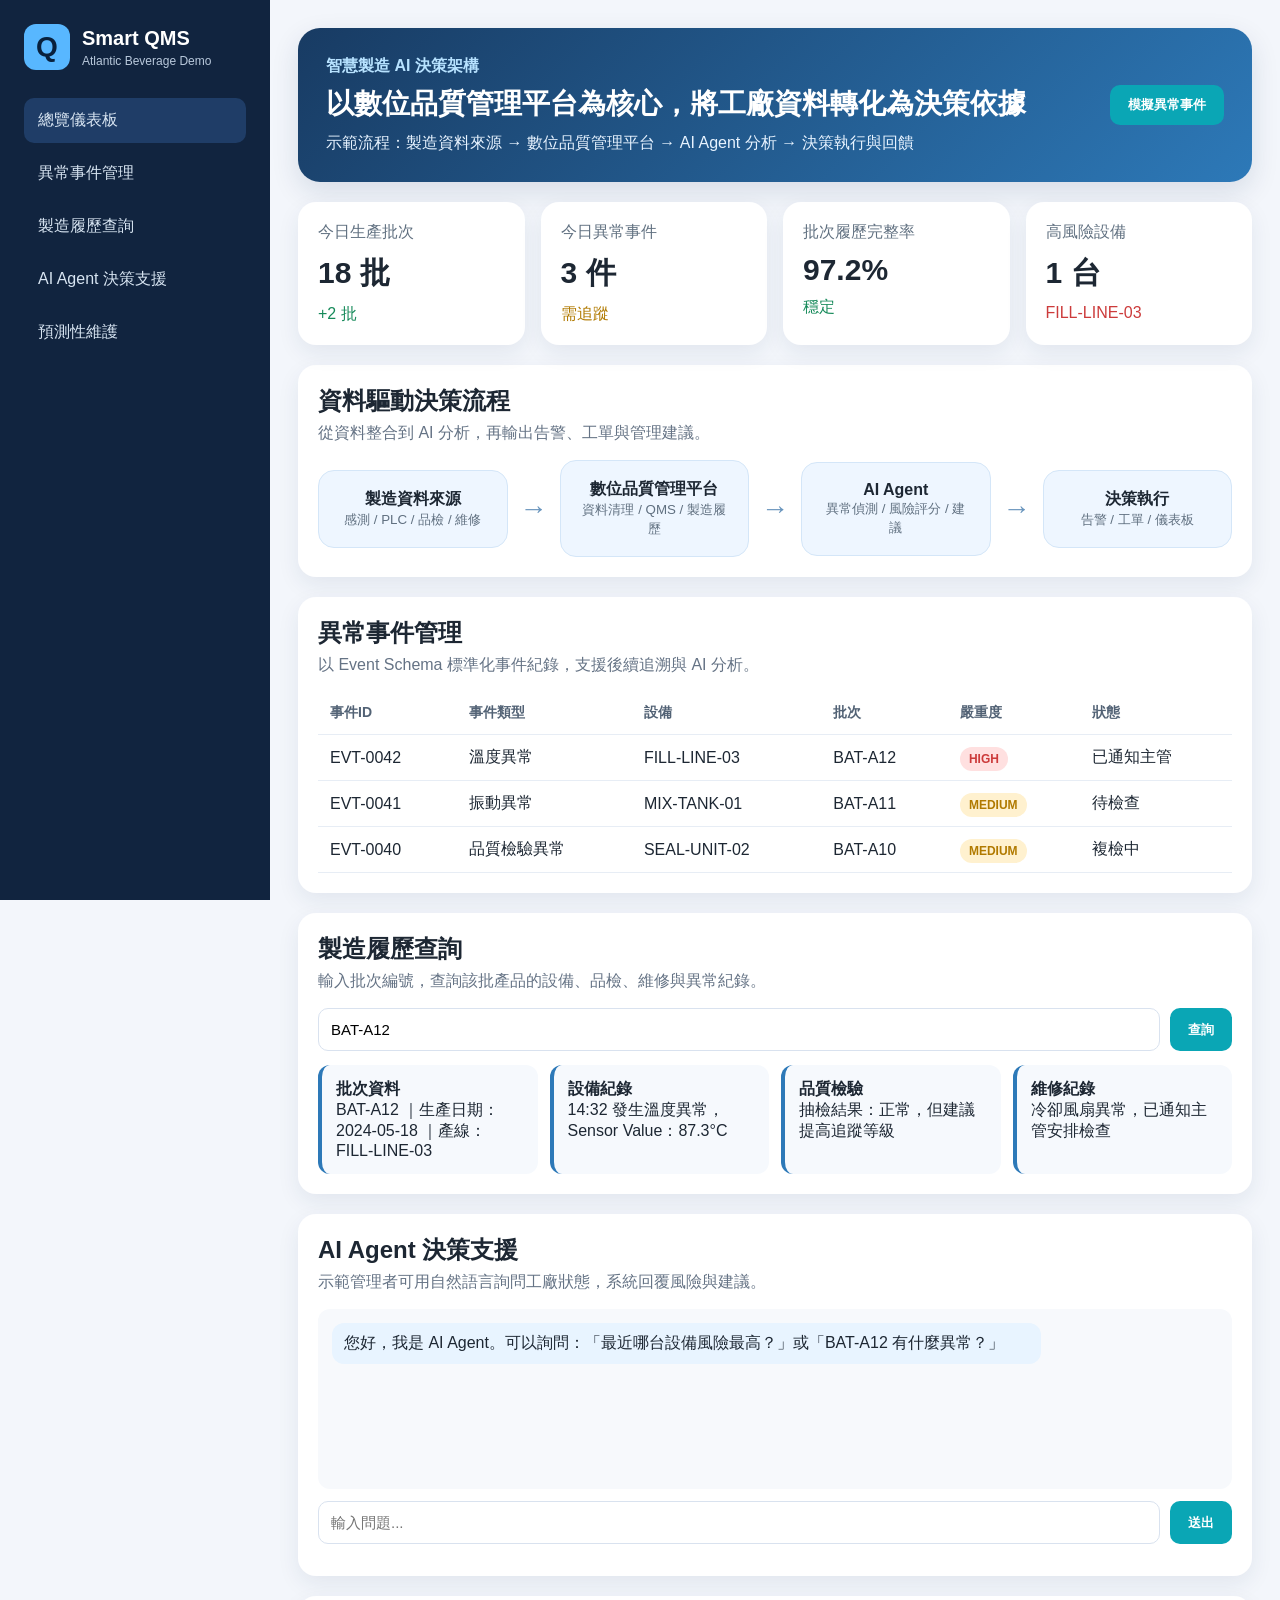
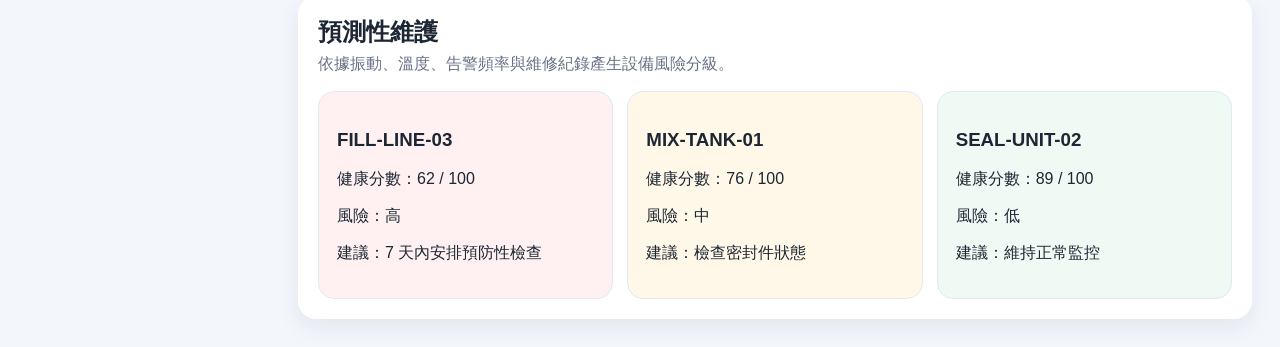
==== index.html @ 880fbc59 "Upload initial project files" ====
<!DOCTYPE html>
<html lang="zh-Hant">
<head>
  <meta charset="UTF-8" />
  <meta name="viewport" content="width=device-width, initial-scale=1.0" />
  <title>大西洋飲料｜智慧製造 AI 決策平台 Demo</title>
  <link rel="stylesheet" href="style.css" />
</head>
<body>
  <aside class="sidebar">
    <div class="brand">
      <div class="logo">Q</div>
      <div>
        <h1>Smart QMS</h1>
        <p>Atlantic Beverage Demo</p>
      </div>
    </div>
    <nav>
      <a class="active" href="#dashboard">總覽儀表板</a>
      <a href="#events">異常事件管理</a>
      <a href="#thread">製造履歷查詢</a>
      <a href="#ai">AI Agent 決策支援</a>
      <a href="#maintenance">預測性維護</a>
    </nav>
  </aside>

  <main>
    <section class="hero">
      <div>
        <p class="eyebrow">智慧製造 AI 決策架構</p>
        <h2>以數位品質管理平台為核心，將工廠資料轉化為決策依據</h2>
        <p>示範流程：製造資料來源 → 數位品質管理平台 → AI Agent 分析 → 決策執行與回饋</p>
      </div>
      <button onclick="simulateAlert()">模擬異常事件</button>
    </section>

    <section id="dashboard" class="grid cards">
      <article class="card">
        <p>今日生產批次</p>
        <h3>18 批</h3>
        <span class="up">+2 批</span>
      </article>
      <article class="card">
        <p>今日異常事件</p>
        <h3 id="eventCount">3 件</h3>
        <span class="warn">需追蹤</span>
      </article>
      <article class="card">
        <p>批次履歷完整率</p>
        <h3>97.2%</h3>
        <span class="up">穩定</span>
      </article>
      <article class="card">
        <p>高風險設備</p>
        <h3 id="riskMachine">1 台</h3>
        <span class="danger">FILL-LINE-03</span>
      </article>
    </section>

    <section class="panel">
      <div class="section-title">
        <h2>資料驅動決策流程</h2>
        <p>從資料整合到 AI 分析，再輸出告警、工單與管理建議。</p>
      </div>
      <div class="flow">
        <div>製造資料來源<br><small>感測 / PLC / 品檢 / 維修</small></div>
        <span>→</span>
        <div>數位品質管理平台<br><small>資料清理 / QMS / 製造履歷</small></div>
        <span>→</span>
        <div>AI Agent<br><small>異常偵測 / 風險評分 / 建議</small></div>
        <span>→</span>
        <div>決策執行<br><small>告警 / 工單 / 儀表板</small></div>
      </div>
    </section>

    <section id="events" class="panel">
      <div class="section-title">
        <h2>異常事件管理</h2>
        <p>以 Event Schema 標準化事件紀錄，支援後續追溯與 AI 分析。</p>
      </div>
      <table>
        <thead>
          <tr>
            <th>事件ID</th>
            <th>事件類型</th>
            <th>設備</th>
            <th>批次</th>
            <th>嚴重度</th>
            <th>狀態</th>
          </tr>
        </thead>
        <tbody id="eventTable">
          <tr>
            <td>EVT-0042</td>
            <td>溫度異常</td>
            <td>FILL-LINE-03</td>
            <td>BAT-A12</td>
            <td><span class="badge danger">HIGH</span></td>
            <td>已通知主管</td>
          </tr>
          <tr>
            <td>EVT-0041</td>
            <td>振動異常</td>
            <td>MIX-TANK-01</td>
            <td>BAT-A11</td>
            <td><span class="badge warn">MEDIUM</span></td>
            <td>待檢查</td>
          </tr>
          <tr>
            <td>EVT-0040</td>
            <td>品質檢驗異常</td>
            <td>SEAL-UNIT-02</td>
            <td>BAT-A10</td>
            <td><span class="badge warn">MEDIUM</span></td>
            <td>複檢中</td>
          </tr>
        </tbody>
      </table>
    </section>

    <section id="thread" class="panel">
      <div class="section-title">
        <h2>製造履歷查詢</h2>
        <p>輸入批次編號，查詢該批產品的設備、品檢、維修與異常紀錄。</p>
      </div>
      <div class="search">
        <input id="batchInput" value="BAT-A12" placeholder="輸入批次編號，例如 BAT-A12" />
        <button onclick="lookupBatch()">查詢</button>
      </div>
      <div id="threadResult" class="timeline"></div>
    </section>

    <section id="ai" class="panel">
      <div class="section-title">
        <h2>AI Agent 決策支援</h2>
        <p>示範管理者可用自然語言詢問工廠狀態，系統回覆風險與建議。</p>
      </div>
      <div class="chat">
        <div id="chatBox" class="chatbox">
          <div class="msg ai">您好，我是 AI Agent。可以詢問：「最近哪台設備風險最高？」或「BAT-A12 有什麼異常？」</div>
        </div>
        <div class="search">
          <input id="question" placeholder="輸入問題..." />
          <button onclick="askAI()">送出</button>
        </div>
      </div>
    </section>

    <section id="maintenance" class="panel">
      <div class="section-title">
        <h2>預測性維護</h2>
        <p>依據振動、溫度、告警頻率與維修紀錄產生設備風險分級。</p>
      </div>
      <div class="machine-list">
        <div class="machine high">
          <h3>FILL-LINE-03</h3>
          <p>健康分數：62 / 100</p>
          <p>風險：高</p>
          <p>建議：7 天內安排預防性檢查</p>
        </div>
        <div class="machine medium">
          <h3>MIX-TANK-01</h3>
          <p>健康分數：76 / 100</p>
          <p>風險：中</p>
          <p>建議：檢查密封件狀態</p>
        </div>
        <div class="machine low">
          <h3>SEAL-UNIT-02</h3>
          <p>健康分數：89 / 100</p>
          <p>風險：低</p>
          <p>建議：維持正常監控</p>
        </div>
      </div>
    </section>
  </main>

  <script src="app.js"></script>
</body>
</html>
---- style.css ----
*{box-sizing:border-box}body{margin:0;font-family:"Microsoft JhengHei",Arial,sans-serif;background:#f3f6fb;color:#1d2733;display:flex}.sidebar{width:270px;background:#11243f;color:white;min-height:100vh;padding:24px;position:fixed}.brand{display:flex;gap:12px;align-items:center;margin-bottom:28px}.logo{width:46px;height:46px;border-radius:12px;background:#58b7ff;color:#09213d;display:grid;place-items:center;font-size:28px;font-weight:800}.brand h1{font-size:20px;margin:0}.brand p{margin:4px 0 0;color:#b9c9dc;font-size:12px}nav a{display:block;color:#d8e5f2;text-decoration:none;padding:12px 14px;border-radius:10px;margin-bottom:8px}nav a.active,nav a:hover{background:#1f3d67}main{margin-left:270px;padding:28px;width:calc(100% - 270px)}.hero{background:linear-gradient(135deg,#183b63,#2d79b8);color:white;border-radius:22px;padding:28px;display:flex;align-items:center;justify-content:space-between;box-shadow:0 10px 28px rgba(20,40,80,.12)}.hero h2{font-size:28px;margin:8px 0 10px}.hero p{margin:0;color:#e7f3ff}.eyebrow{font-weight:700;color:#b7e2ff!important}button{border:0;background:#0aa6b5;color:white;border-radius:10px;padding:11px 18px;font-weight:700;cursor:pointer}button:hover{filter:brightness(.95)}.grid{display:grid;grid-template-columns:repeat(4,1fr);gap:16px;margin:20px 0}.card,.panel{background:white;border-radius:18px;padding:20px;box-shadow:0 8px 22px rgba(31,54,92,.08)}.card p{margin:0;color:#607080}.card h3{font-size:30px;margin:10px 0}.up{color:#168a5a}.warn{color:#b17a00}.danger{color:#cc3b3b}.section-title{margin-bottom:16px}.section-title h2{margin:0 0 6px}.section-title p{margin:0;color:#657385}.flow{display:flex;align-items:center;gap:12px}.flow div{flex:1;background:#eef6ff;border:1px solid #d4e6f8;border-radius:16px;padding:18px;text-align:center;font-weight:700}.flow small{font-weight:400;color:#607080}.flow span{font-size:28px;color:#6995bd}.panel{margin-top:20px}table{width:100%;border-collapse:collapse}th,td{text-align:left;padding:12px;border-bottom:1px solid #e7edf5}th{color:#526275;font-size:14px}.badge{padding:5px 9px;border-radius:999px;font-weight:800;font-size:12px}.badge.danger{background:#ffe0e0}.badge.warn{background:#fff1cf}.search{display:flex;gap:10px;margin:12px 0}input{flex:1;border:1px solid #d9e2ef;border-radius:10px;padding:12px;font-size:15px}.timeline{display:grid;grid-template-columns:repeat(4,1fr);gap:12px;margin-top:14px}.timeline div{border-left:4px solid #2d79b8;background:#f6f9fd;padding:14px;border-radius:12px}.chatbox{height:180px;overflow:auto;background:#f7f9fc;border-radius:12px;padding:14px}.msg{padding:10px 12px;border-radius:12px;margin-bottom:10px;max-width:80%}.msg.ai{background:#e8f4ff}.msg.user{background:#dcf7ed;margin-left:auto}.machine-list{display:grid;grid-template-columns:repeat(3,1fr);gap:14px}.machine{border-radius:16px;padding:18px;border:1px solid #e2e9f2}.machine.high{background:#fff1f1}.machine.medium{background:#fff8e8}.machine.low{background:#effaf4}@media(max-width:900px){.sidebar{position:static;width:100%;min-height:auto}.sidebar nav{display:flex;flex-wrap:wrap;gap:8px}.sidebar nav a{margin:0}body{display:block}main{margin-left:0;width:100%;padding:16px}.hero,.flow{display:block}.hero button{margin-top:16px}.grid,.timeline,.machine-list{grid-template-columns:1fr}.flow span{display:block;text-align:center;margin:8px 0}}
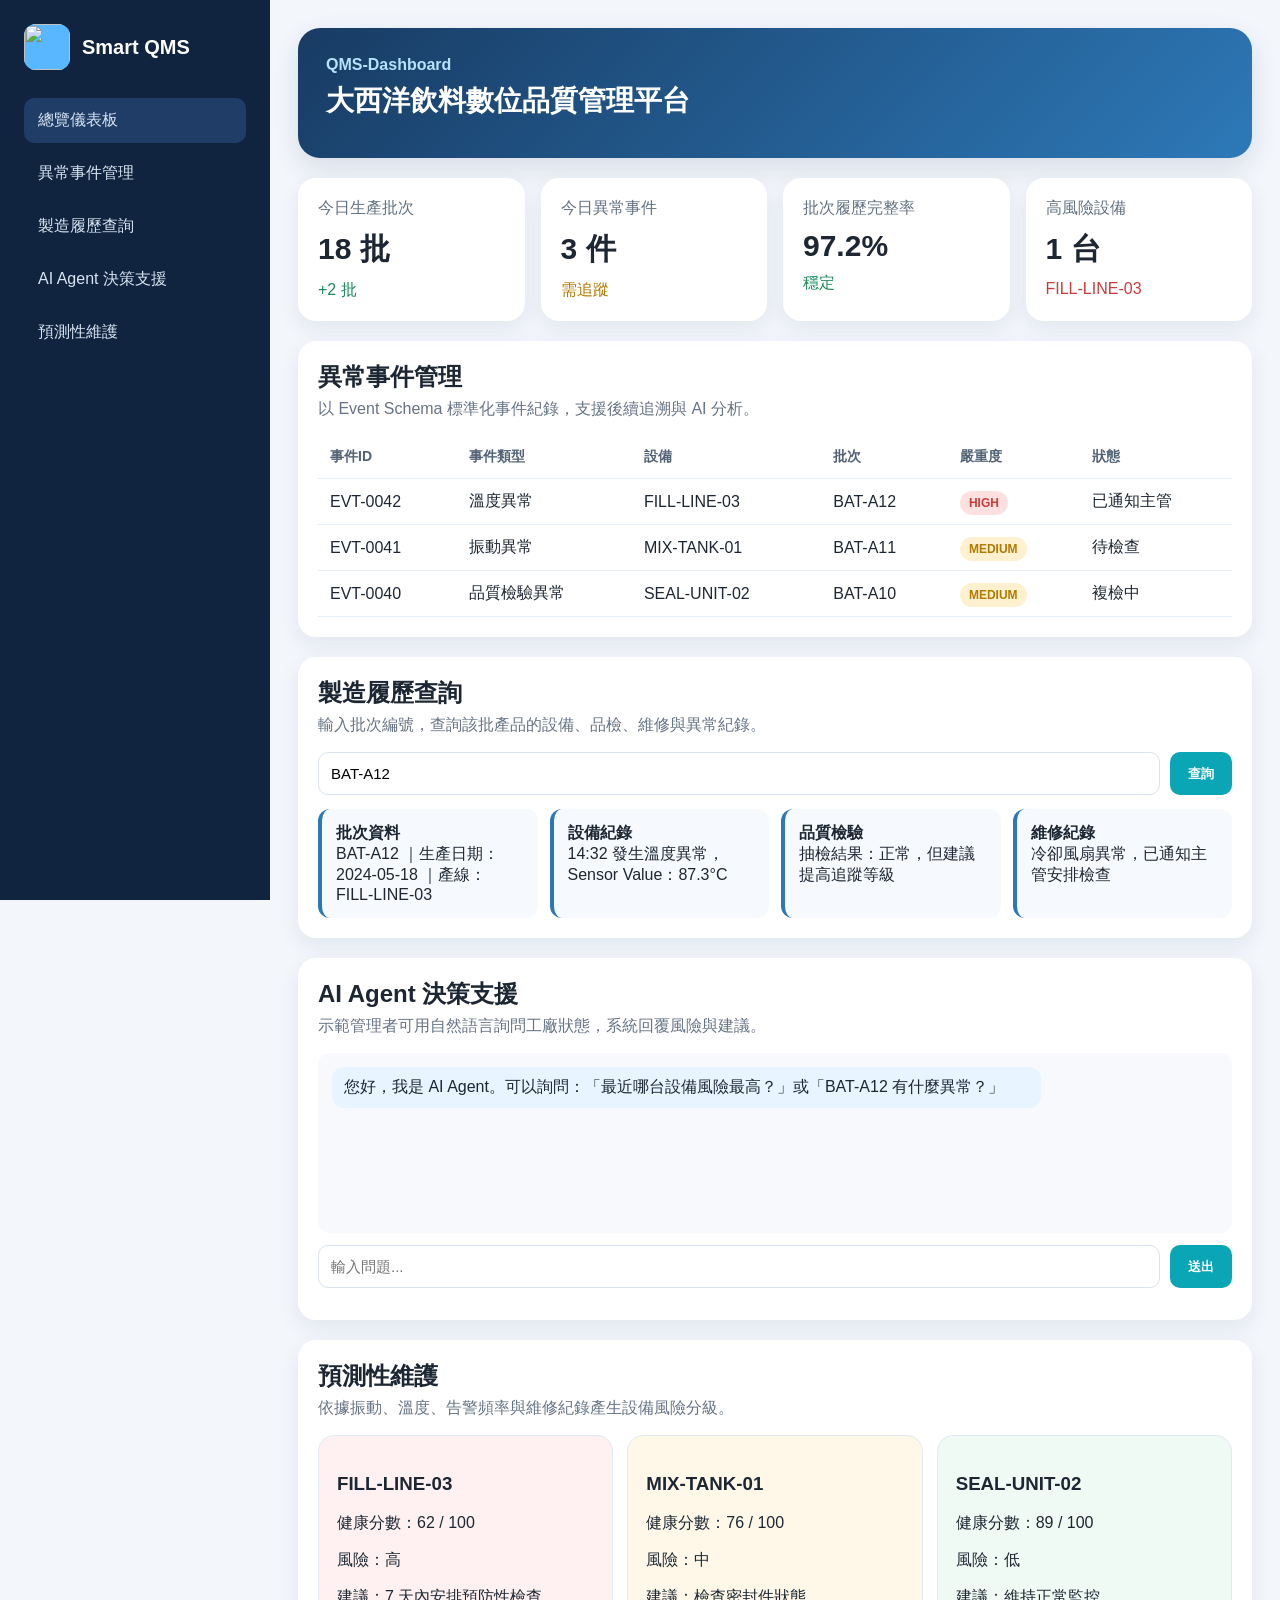
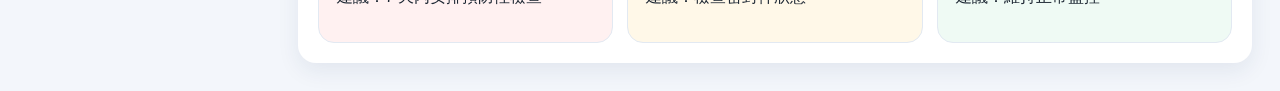
==== commit ee7f3a95: "Add files via upload" ====
--- a/index.html
+++ b/index.html
@@ -9,10 +9,9 @@
 <body>
   <aside class="sidebar">
     <div class="brand">
-      <div class="logo">Q</div>
+      <div class="logo"><img src="/smart_qms_demo/img/Logo.png" class="logo"></div>
       <div>
         <h1>Smart QMS</h1>
-        <p>Atlantic Beverage Demo</p>
       </div>
     </div>
     <nav>
@@ -27,11 +26,9 @@
   <main>
     <section class="hero">
       <div>
-        <p class="eyebrow">智慧製造 AI 決策架構</p>
-        <h2>以數位品質管理平台為核心，將工廠資料轉化為決策依據</h2>
-        <p>示範流程：製造資料來源 → 數位品質管理平台 → AI Agent 分析 → 決策執行與回饋</p>
+        <p class="eyebrow">QMS-Dashboard</p>
+        <h2>大西洋飲料數位品質管理平台</h2>
       </div>
-      <button onclick="simulateAlert()">模擬異常事件</button>
     </section>
 
     <section id="dashboard" class="grid cards">
@@ -55,22 +52,6 @@
         <h3 id="riskMachine">1 台</h3>
         <span class="danger">FILL-LINE-03</span>
       </article>
-    </section>
-
-    <section class="panel">
-      <div class="section-title">
-        <h2>資料驅動決策流程</h2>
-        <p>從資料整合到 AI 分析，再輸出告警、工單與管理建議。</p>
-      </div>
-      <div class="flow">
-        <div>製造資料來源<br><small>感測 / PLC / 品檢 / 維修</small></div>
-        <span>→</span>
-        <div>數位品質管理平台<br><small>資料清理 / QMS / 製造履歷</small></div>
-        <span>→</span>
-        <div>AI Agent<br><small>異常偵測 / 風險評分 / 建議</small></div>
-        <span>→</span>
-        <div>決策執行<br><small>告警 / 工單 / 儀表板</small></div>
-      </div>
     </section>
 
     <section id="events" class="panel">
